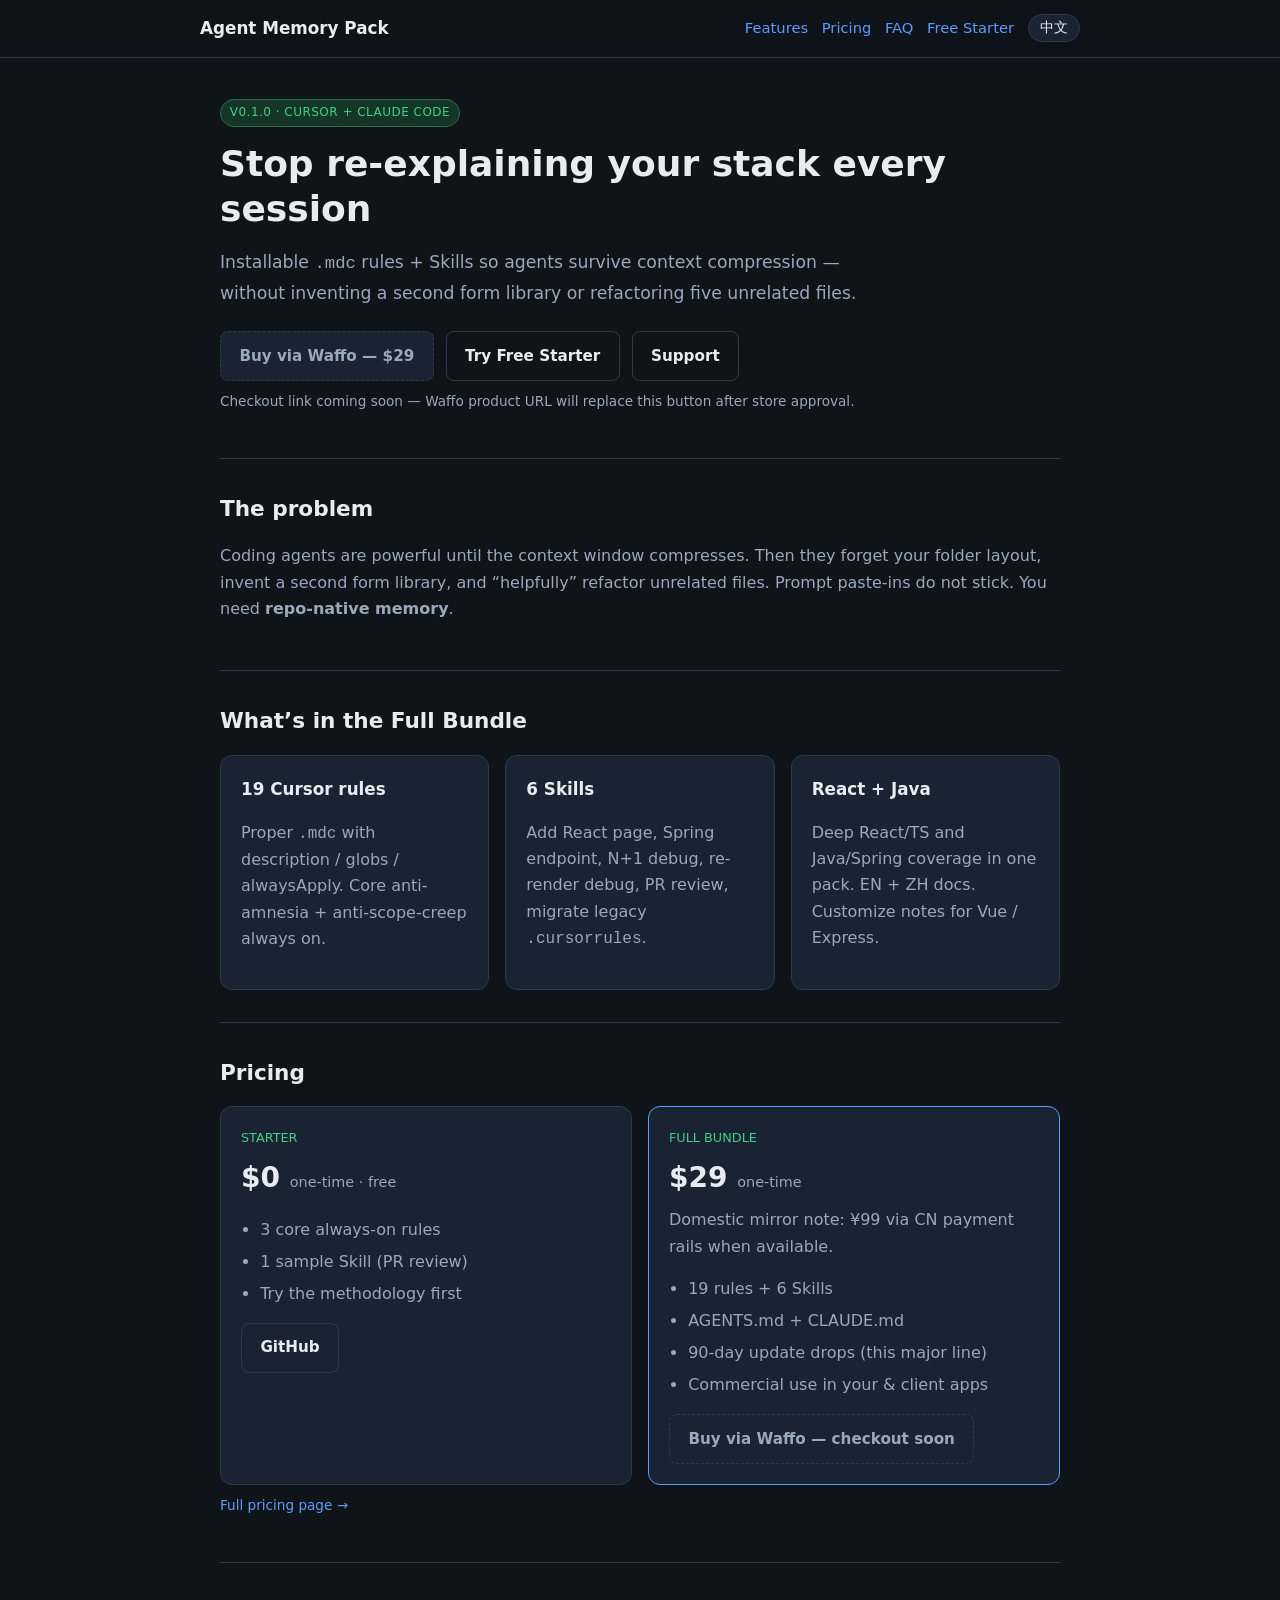
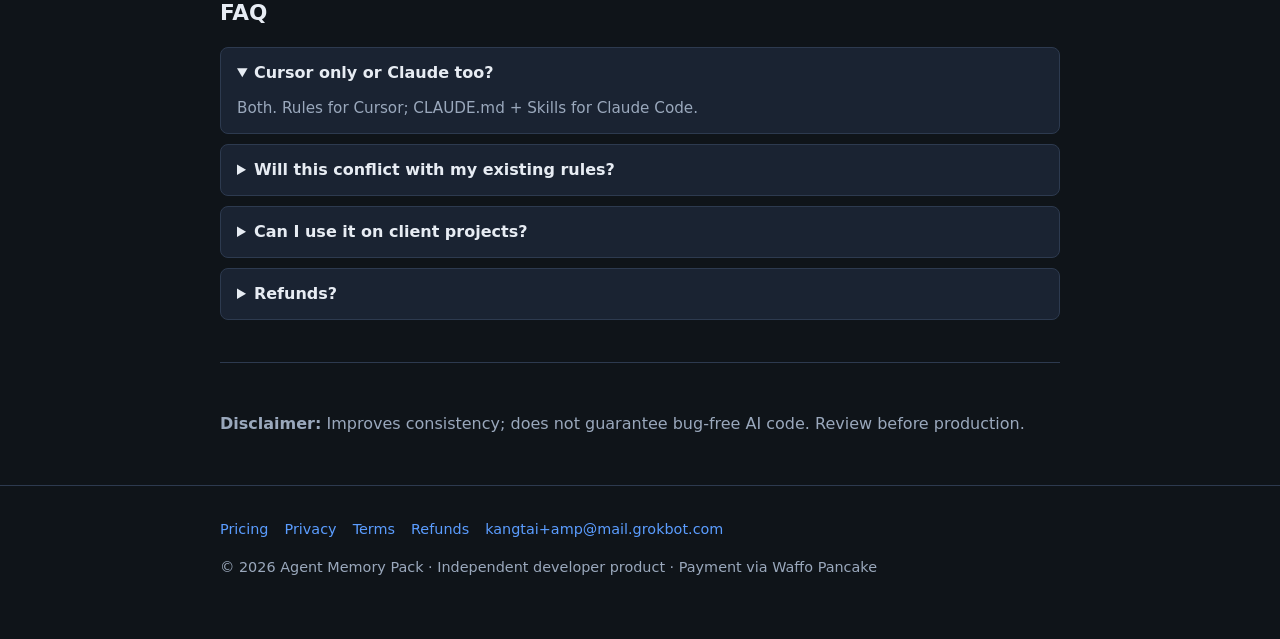
==== index.html @ cfc77798 "Add landing pages (index, pricing, styles, README)" ====
<!DOCTYPE html>
<html lang="en">
<head>
  <meta charset="utf-8" />
  <meta name="viewport" content="width=device-width, initial-scale=1" />
  <title>Agent Memory Pack — Cursor Rules + Claude Skills</title>
  <meta name="description" content="Installable Cursor .mdc rules and Claude Skills so coding agents survive context compression without scope creep. Full Bundle $29 / Free Starter." />
  <link rel="stylesheet" href="styles.css" />
</head>
<body>
  <header>
    <div class="wrap nav">
      <a class="brand" href="index.html">Agent Memory Pack</a>
      <nav class="nav-links">
        <a href="#features"><span class="inline-en">Features</span><span class="inline-zh">功能</span></a>
        <a href="pricing.html"><span class="inline-en">Pricing</span><span class="inline-zh">定价</span></a>
        <a href="#faq">FAQ</a>
        <a href="https://github.com/kangtai-cn/agent-memory-pack/tree/main/starter"><span class="inline-en">Free Starter</span><span class="inline-zh">免费体验</span></a>
        <button type="button" class="lang-toggle" id="langToggle" aria-label="Switch language">中文</button>
      </nav>
    </div>
  </header>

  <main class="wrap">
    <section class="hero" style="border-top:none;padding-top:2.5rem">
      <div class="badge">v0.1.0 · Cursor + Claude Code</div>
      <div class="lang-en">
        <h1>Stop re-explaining your stack every session</h1>
        <p class="sub">Installable <code>.mdc</code> rules + Skills so agents survive context compression — without inventing a second form library or refactoring five unrelated files.</p>
      </div>
      <div class="lang-zh">
        <h1>别再每会话重讲一遍工程约定</h1>
        <p class="sub">可安装的 <code>.mdc</code> 规则 + Skills，让 Agent 扛住上下文压缩，还不乱扩 scope、不乱引第二个表单库。</p>
      </div>
      <div class="cta-row">
        <a class="btn btn-disabled" href="#" id="buyBtn" aria-disabled="true">
          <span class="inline-en">Buy via Waffo — $29</span>
          <span class="inline-zh">通过 Waffo 购买 — $29</span>
        </a>
        <a class="btn btn-ghost" href="https://github.com/kangtai-cn/agent-memory-pack/tree/main/starter">
          <span class="inline-en">Try Free Starter</span>
          <span class="inline-zh">免费 Starter</span>
        </a>
        <a class="btn btn-ghost" href="mailto:kangtai+amp@mail.grokbot.com">
          <span class="inline-en">Support</span>
          <span class="inline-zh">支持邮箱</span>
        </a>
      </div>
      <p class="note">
        <span class="inline-en">Checkout link coming soon — Waffo product URL will replace this button after store approval.</span>
        <span class="inline-zh">结账链接即将上线 — 店铺审核通过后会替换为 Waffo 商品链接。</span>
      </p>
    </section>

    <section id="problem">
      <div class="lang-en">
        <h2>The problem</h2>
        <p class="muted">Coding agents are powerful until the context window compresses. Then they forget your folder layout, invent a second form library, and “helpfully” refactor unrelated files. Prompt paste-ins do not stick. You need <strong>repo-native memory</strong>.</p>
      </div>
      <div class="lang-zh">
        <h2>痛点</h2>
        <p class="muted">Agent 很强，直到上下文被压缩——然后忘了目录约定、乱引第二个表单库、顺手重构五个无关文件。粘贴 Prompt 留不住。你需要<strong>进仓库的记忆层</strong>。</p>
      </div>
    </section>

    <section id="features">
      <div class="lang-en"><h2>What’s in the Full Bundle</h2></div>
      <div class="lang-zh"><h2>完整 Bundle 包含</h2></div>
      <div class="grid">
        <div class="card">
          <h3>19 Cursor rules</h3>
          <p class="muted lang-en">Proper <code>.mdc</code> with description / globs / alwaysApply. Core anti-amnesia + anti-scope-creep always on.</p>
          <p class="muted lang-zh">规范 <code>.mdc</code>（description / globs / alwaysApply）。核心「反失忆 + 反乱扩 scope」默认始终生效。</p>
        </div>
        <div class="card">
          <h3>6 Skills</h3>
          <p class="muted lang-en">Add React page, Spring endpoint, N+1 debug, re-render debug, PR review, migrate legacy <code>.cursorrules</code>.</p>
          <p class="muted lang-zh">加 React 页、Spring 接口、N+1、重渲染排查、PR 审查、旧版规则迁移。</p>
        </div>
        <div class="card">
          <h3>React + Java</h3>
          <p class="muted lang-en">Deep React/TS and Java/Spring coverage in one pack. EN + ZH docs. Customize notes for Vue / Express.</p>
          <p class="muted lang-zh">React/TS 与 Java/Spring 双栈 + 双语文档；含 Vue / Express 改造说明。</p>
        </div>
      </div>
    </section>

    <section id="pricing-preview">
      <div class="lang-en"><h2>Pricing</h2></div>
      <div class="lang-zh"><h2>定价</h2></div>
      <div class="grid">
        <div class="card">
          <div class="tag">STARTER</div>
          <div class="price">$0 <span class="lang-en">one-time · free</span><span class="lang-zh">一次性 · 免费</span></div>
          <ul class="muted">
            <li class="lang-en">3 core always-on rules</li><li class="lang-zh">3 条核心始终生效规则</li>
            <li class="lang-en">1 sample Skill (PR review)</li><li class="lang-zh">1 个示例 Skill（PR 审查）</li>
            <li class="lang-en">Try the methodology first</li><li class="lang-zh">先体验方法论</li>
          </ul>
          <a class="btn btn-ghost" href="https://github.com/kangtai-cn/agent-memory-pack/tree/main/starter">GitHub</a>
        </div>
        <div class="card" style="border-color:#5b9dff">
          <div class="tag">FULL BUNDLE</div>
          <div class="price">$29 <span class="lang-en">one-time</span><span class="lang-zh">一次性</span></div>
          <p class="muted lang-en" style="margin-top:0">Domestic mirror note: ¥99 via CN payment rails when available.</p>
          <p class="muted lang-zh" style="margin-top:0">国内通道镜像价：¥99（有国内支付路径时）。</p>
          <ul class="muted">
            <li>19 rules + 6 Skills</li>
            <li>AGENTS.md + CLAUDE.md</li>
            <li class="lang-en">90-day update drops (this major line)</li><li class="lang-zh">本主线 90 天更新包</li>
            <li class="lang-en">Commercial use in your &amp; client apps</li><li class="lang-zh">可用于自有与客户项目</li>
          </ul>
          <a class="btn btn-disabled" href="#">Buy via Waffo — checkout soon</a>
        </div>
      </div>
      <p class="note"><a href="pricing.html"><span class="inline-en">Full pricing page →</span><span class="inline-zh">完整定价页 →</span></a></p>
    </section>

    <section id="faq" class="faq">
      <h2>FAQ</h2>
      <details open>
        <summary class="lang-en">Cursor only or Claude too?</summary>
        <summary class="lang-zh">只支持 Cursor 吗？</summary>
        <p class="lang-en">Both. Rules for Cursor; CLAUDE.md + Skills for Claude Code.</p>
        <p class="lang-zh">双端：Cursor 规则 + Claude Skills / CLAUDE.md。</p>
      </details>
      <details>
        <summary class="lang-en">Will this conflict with my existing rules?</summary>
        <summary class="lang-zh">会和现有规则冲突吗？</summary>
        <p class="lang-en">Merge carefully. Start with always-on rules (00 / 08 / 18), then add stack files.</p>
        <p class="lang-zh">合并安装；建议先接入 00 / 08 / 18，再按栈加文件。</p>
      </details>
      <details>
        <summary class="lang-en">Can I use it on client projects?</summary>
        <summary class="lang-zh">能用在客户项目吗？</summary>
        <p class="lang-en">Yes. You cannot resell the pack itself as a competing digital product.</p>
        <p class="lang-zh">可以。不能把本包装成商品再卖。</p>
      </details>
      <details>
        <summary class="lang-en">Refunds?</summary>
        <summary class="lang-zh">退款？</summary>
        <p class="lang-en">See <a href="refund.html">refund policy</a> — typically 7 days for digital goods if not substantially used/abused.</p>
        <p class="lang-zh">见 <a href="refund.html">退款政策</a>；数字商品通常在未滥用前提下提供短时窗口。</p>
      </details>
    </section>

    <section>
      <p class="muted lang-en"><strong>Disclaimer:</strong> Improves consistency; does not guarantee bug-free AI code. Review before production.</p>
      <p class="muted lang-zh"><strong>免责：</strong>提升一致性，不保证 AI 无缺陷。上线前请人工审查。</p>
    </section>
  </main>

  <footer>
    <div class="wrap">
      <div class="footer-links">
        <a href="pricing.html"><span class="inline-en">Pricing</span><span class="inline-zh">定价</span></a>
        <a href="privacy.html">Privacy</a>
        <a href="terms.html">Terms</a>
        <a href="refund.html"><span class="inline-en">Refunds</span><span class="inline-zh">退款</span></a>
        <a href="mailto:kangtai+amp@mail.grokbot.com">kangtai+amp@mail.grokbot.com</a>
      </div>
      <p>© 2026 Agent Memory Pack · Independent developer product · Payment via Waffo Pancake</p>
    </div>
  </footer>

  <script>
    (function () {
      var html = document.documentElement;
      var btn = document.getElementById('langToggle');
      var saved = localStorage.getItem('amp-lang');
      function apply(lang) {
        html.lang = lang;
        btn.textContent = lang === 'zh' ? 'EN' : '中文';
        localStorage.setItem('amp-lang', lang);
      }
      apply(saved === 'zh' || (!saved && /zh/i.test(navigator.language || '')) ? 'zh' : 'en');
      btn.addEventListener('click', function () {
        apply(html.lang === 'zh' ? 'en' : 'zh');
      });
    })();
  </script>
</body>
</html>
---- styles.css ----
:root {
  --bg: #0f1419;
  --surface: #1a2332;
  --border: #2d3a4f;
  --text: #e7ecf3;
  --muted: #9aa8bc;
  --accent: #5b9dff;
  --accent-hover: #7cb0ff;
  --ok: #3ecf8e;
  --radius: 12px;
  --font: "Segoe UI", system-ui, -apple-system, "PingFang SC", "Noto Sans SC", sans-serif;
}
* { box-sizing: border-box; }
html { scroll-behavior: smooth; }
body {
  margin: 0;
  font-family: var(--font);
  background: var(--bg);
  color: var(--text);
  line-height: 1.65;
  font-size: 16px;
}
a { color: var(--accent); text-decoration: none; }
a:hover { color: var(--accent-hover); text-decoration: underline; }
.wrap { max-width: 880px; margin: 0 auto; padding: 0 1.25rem; }
header {
  border-bottom: 1px solid var(--border);
  background: rgba(15,20,25,.92);
  position: sticky; top: 0; z-index: 10;
  backdrop-filter: blur(8px);
}
.nav {
  display: flex; align-items: center; justify-content: space-between;
  gap: 1rem; padding: .9rem 0; flex-wrap: wrap;
}
.brand { font-weight: 700; color: var(--text); font-size: 1.05rem; }
.brand:hover { text-decoration: none; color: var(--text); }
.nav-links { display: flex; gap: .85rem; flex-wrap: wrap; align-items: center; font-size: .92rem; }
.lang-toggle {
  background: var(--surface); border: 1px solid var(--border);
  color: var(--text); border-radius: 999px; padding: .25rem .7rem;
  cursor: pointer; font-size: .85rem;
}
.lang-toggle:hover { border-color: var(--accent); }
.hero { padding: 3rem 0 2rem; }
.hero h1 { font-size: clamp(1.6rem, 4vw, 2.25rem); line-height: 1.25; margin: 0 0 .75rem; }
.hero .sub { color: var(--muted); font-size: 1.08rem; max-width: 40rem; }
.badge {
  display: inline-block; font-size: .75rem; letter-spacing: .04em;
  text-transform: uppercase; color: var(--ok); border: 1px solid #2a6b4f;
  background: #143528; padding: .2rem .55rem; border-radius: 999px; margin-bottom: .9rem;
}
.cta-row { display: flex; flex-wrap: wrap; gap: .75rem; margin-top: 1.5rem; }
.btn {
  display: inline-block; padding: .7rem 1.15rem; border-radius: 8px;
  font-weight: 600; font-size: .95rem; border: 1px solid transparent;
  text-decoration: none !important; cursor: pointer;
}
.btn-primary { background: var(--accent); color: #0a1220 !important; }
.btn-primary:hover { background: var(--accent-hover); }
.btn-ghost {
  background: transparent; color: var(--text) !important;
  border-color: var(--border);
}
.btn-ghost:hover { border-color: var(--accent); color: var(--accent) !important; }
.btn-disabled {
  background: var(--surface); color: var(--muted) !important;
  border: 1px dashed var(--border); cursor: not-allowed;
  pointer-events: none;
}
.note { font-size: .85rem; color: var(--muted); margin-top: .6rem; }
section { padding: 2rem 0; border-top: 1px solid var(--border); }
h2 { font-size: 1.35rem; margin: 0 0 1rem; }
h3 { font-size: 1.05rem; margin: 1.25rem 0 .5rem; }
ul { padding-left: 1.2rem; }
li { margin: .35rem 0; }
.muted { color: var(--muted); }
.grid {
  display: grid; gap: 1rem;
  grid-template-columns: repeat(auto-fit, minmax(240px, 1fr));
}
.card {
  background: var(--surface); border: 1px solid var(--border);
  border-radius: var(--radius); padding: 1.25rem;
}
.card h3 { margin-top: 0; }
.price { font-size: 1.75rem; font-weight: 700; margin: .4rem 0; }
.price span { font-size: .9rem; font-weight: 500; color: var(--muted); }
.tag { font-size: .8rem; color: var(--ok); }
.faq details {
  background: var(--surface); border: 1px solid var(--border);
  border-radius: 8px; padding: .75rem 1rem; margin-bottom: .6rem;
}
.faq summary { cursor: pointer; font-weight: 600; }
.faq p { margin: .6rem 0 0; color: var(--muted); font-size: .95rem; }
footer {
  border-top: 1px solid var(--border); padding: 2rem 0 3rem;
  color: var(--muted); font-size: .9rem;
}
.footer-links { display: flex; flex-wrap: wrap; gap: 1rem; margin-bottom: .75rem; }
.legal h1 { font-size: 1.6rem; margin-bottom: .25rem; }
.legal .meta { color: var(--muted); font-size: .9rem; margin-bottom: 1.5rem; }
.legal p, .legal li { color: var(--text); }
.legal ul { margin-bottom: 1rem; }
.lang-zh { display: none; }
html[lang="zh"] .lang-en { display: none; }
html[lang="zh"] .lang-zh { display: block; }
html[lang="zh"] span.lang-zh { display: inline; }
html[lang="zh"] .nav .lang-zh { display: inline; }
.inline-zh { display: none; }
html[lang="zh"] .inline-en { display: none; }
html[lang="zh"] .inline-zh { display: inline; }
@media (max-width: 560px) {
  .hero { padding: 2rem 0 1.25rem; }
  .cta-row .btn { width: 100%; text-align: center; }
}
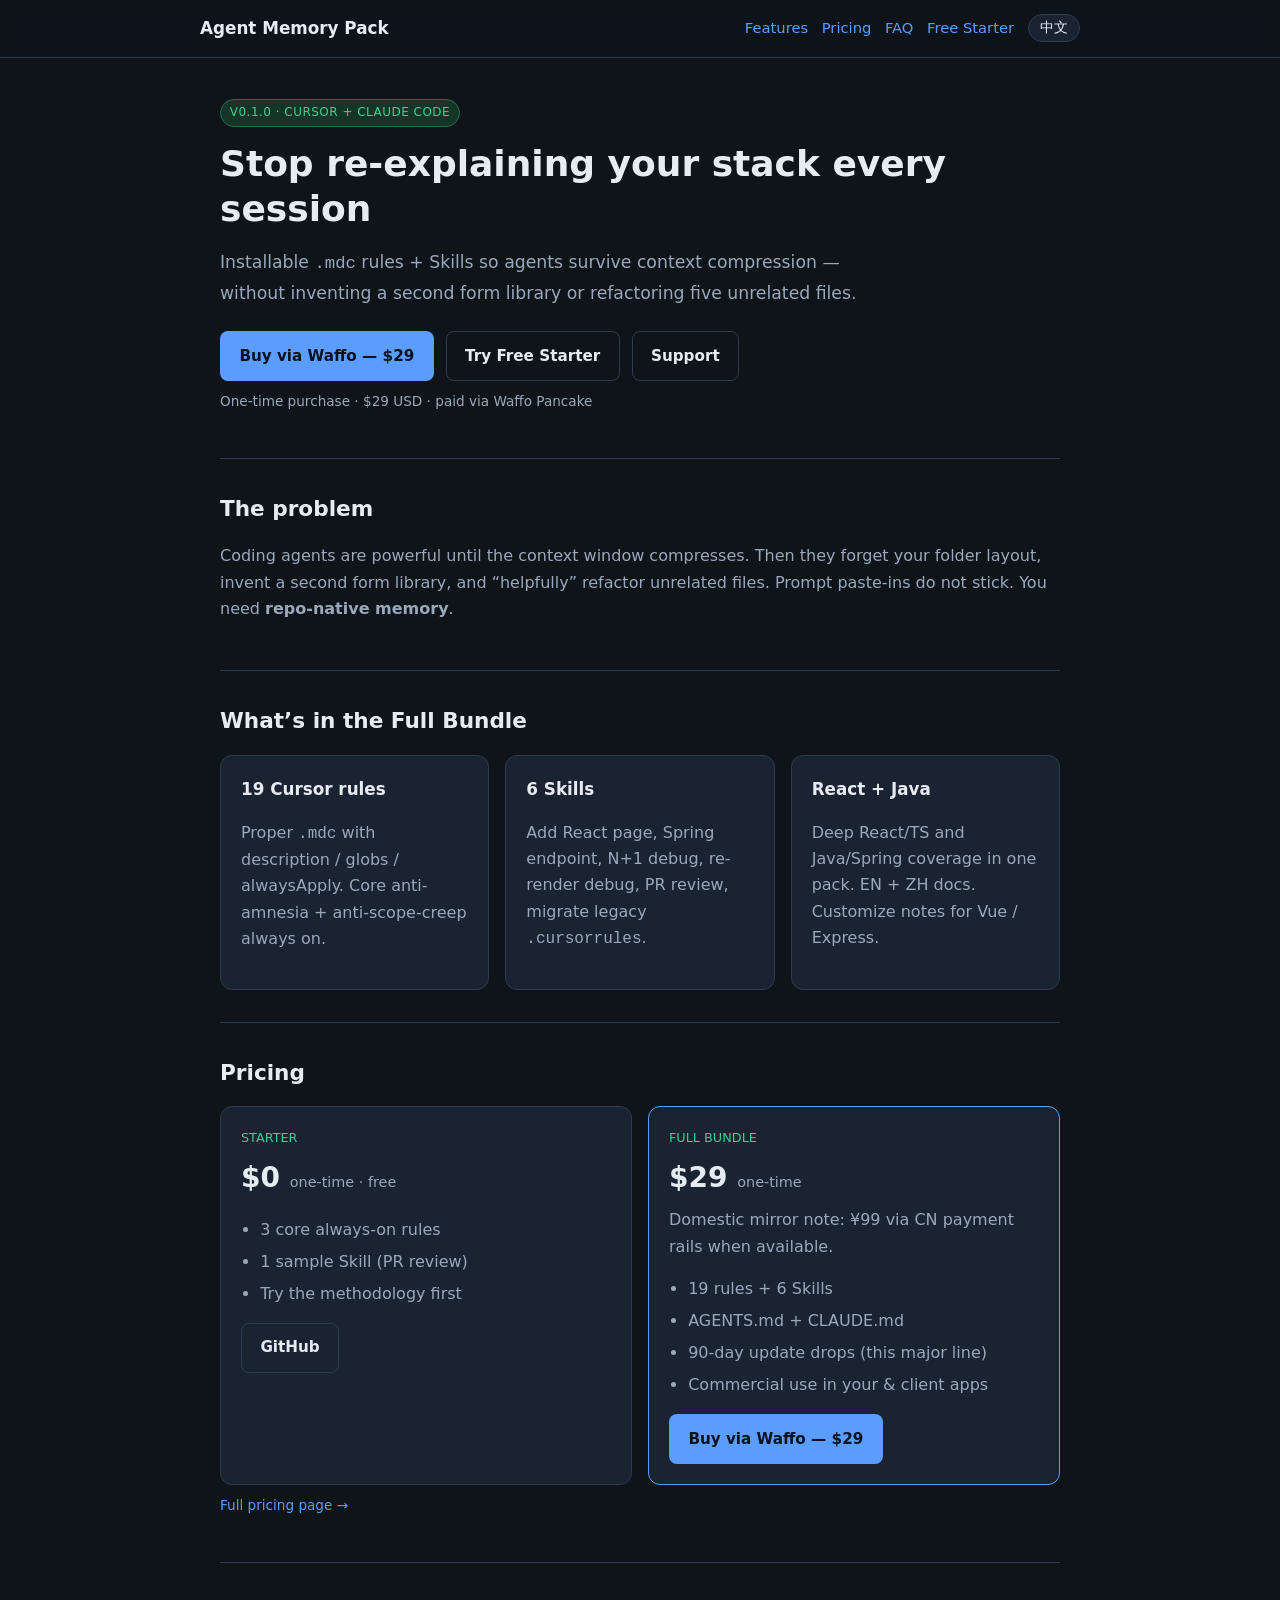
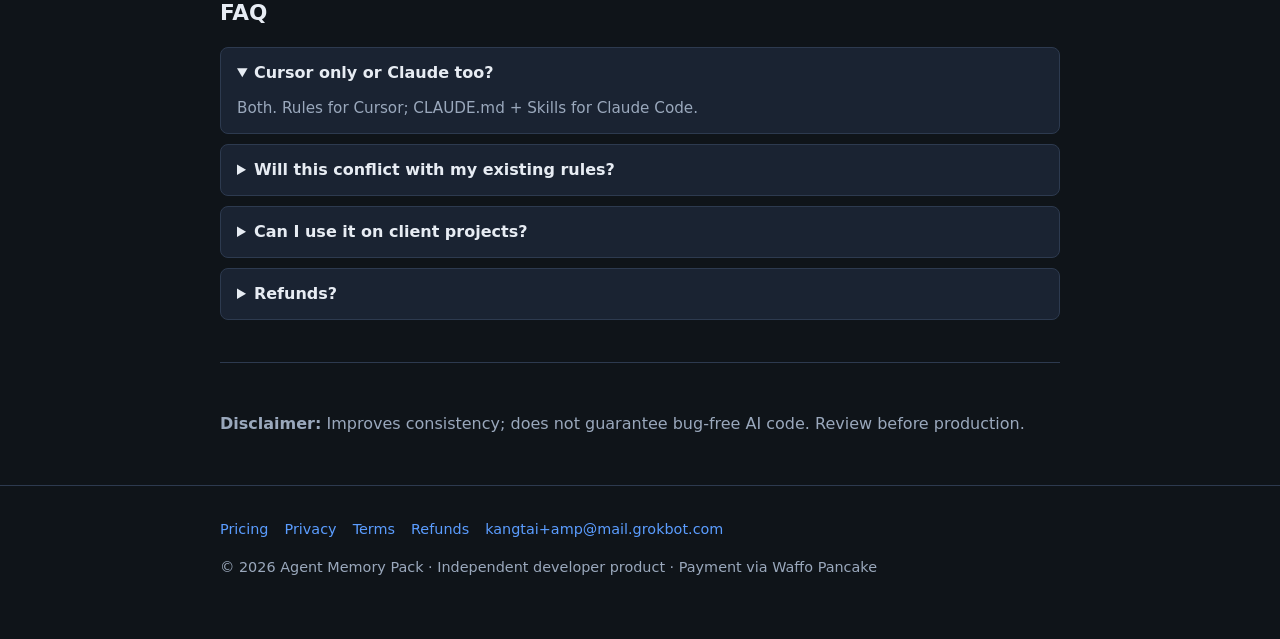
==== commit 64a91ca2: "Enable live Waffo checkout CTAs ($29) after KYB approval" ====
--- a/index.html
+++ b/index.html
@@ -3,6 +3,7 @@
 <head>
   <meta charset="utf-8" />
   <meta name="viewport" content="width=device-width, initial-scale=1" />
+  <meta name="waffo-verify" content="ba1f5b3b2deb435702b358eb84c50172" />
   <title>Agent Memory Pack — Cursor Rules + Claude Skills</title>
   <meta name="description" content="Installable Cursor .mdc rules and Claude Skills so coding agents survive context compression without scope creep. Full Bundle $29 / Free Starter." />
   <link rel="stylesheet" href="styles.css" />
@@ -33,7 +34,7 @@
         <p class="sub">可安装的 <code>.mdc</code> 规则 + Skills，让 Agent 扛住上下文压缩，还不乱扩 scope、不乱引第二个表单库。</p>
       </div>
       <div class="cta-row">
-        <a class="btn btn-disabled" href="#" id="buyBtn" aria-disabled="true">
+        <a class="btn btn-primary" href="https://pancake.waffo.ai/store/facai-p8dgqpdw/product/PROD_3jvtO8nHvcOv2YPQSyOpzf?type=onetime&currency=USD" id="buyBtn" target="_blank" rel="noopener noreferrer">
           <span class="inline-en">Buy via Waffo — $29</span>
           <span class="inline-zh">通过 Waffo 购买 — $29</span>
         </a>
@@ -47,8 +48,8 @@
         </a>
       </div>
       <p class="note">
-        <span class="inline-en">Checkout link coming soon — Waffo product URL will replace this button after store approval.</span>
-        <span class="inline-zh">结账链接即将上线 — 店铺审核通过后会替换为 Waffo 商品链接。</span>
+        <span class="inline-en">One-time purchase · $29 USD · paid via Waffo Pancake</span>
+        <span class="inline-zh">一次性购买 · $29 美元 · 经 Waffo Pancake 结算</span>
       </p>
     </section>
 
@@ -108,9 +109,9 @@
             <li>19 rules + 6 Skills</li>
             <li>AGENTS.md + CLAUDE.md</li>
             <li class="lang-en">90-day update drops (this major line)</li><li class="lang-zh">本主线 90 天更新包</li>
-            <li class="lang-en">Commercial use in your &amp; client apps</li><li class="lang-zh">可用于自有与客户项目</li>
+            <li class="lang-en">Commercial use in your & client apps</li><li class="lang-zh">可用于自有与客户项目</li>
           </ul>
-          <a class="btn btn-disabled" href="#">Buy via Waffo — checkout soon</a>
+          <a class="btn btn-primary" href="https://pancake.waffo.ai/store/facai-p8dgqpdw/product/PROD_3jvtO8nHvcOv2YPQSyOpzf?type=onetime&currency=USD" target="_blank" rel="noopener noreferrer">Buy via Waffo — $29</a>
         </div>
       </div>
       <p class="note"><a href="pricing.html"><span class="inline-en">Full pricing page →</span><span class="inline-zh">完整定价页 →</span></a></p>
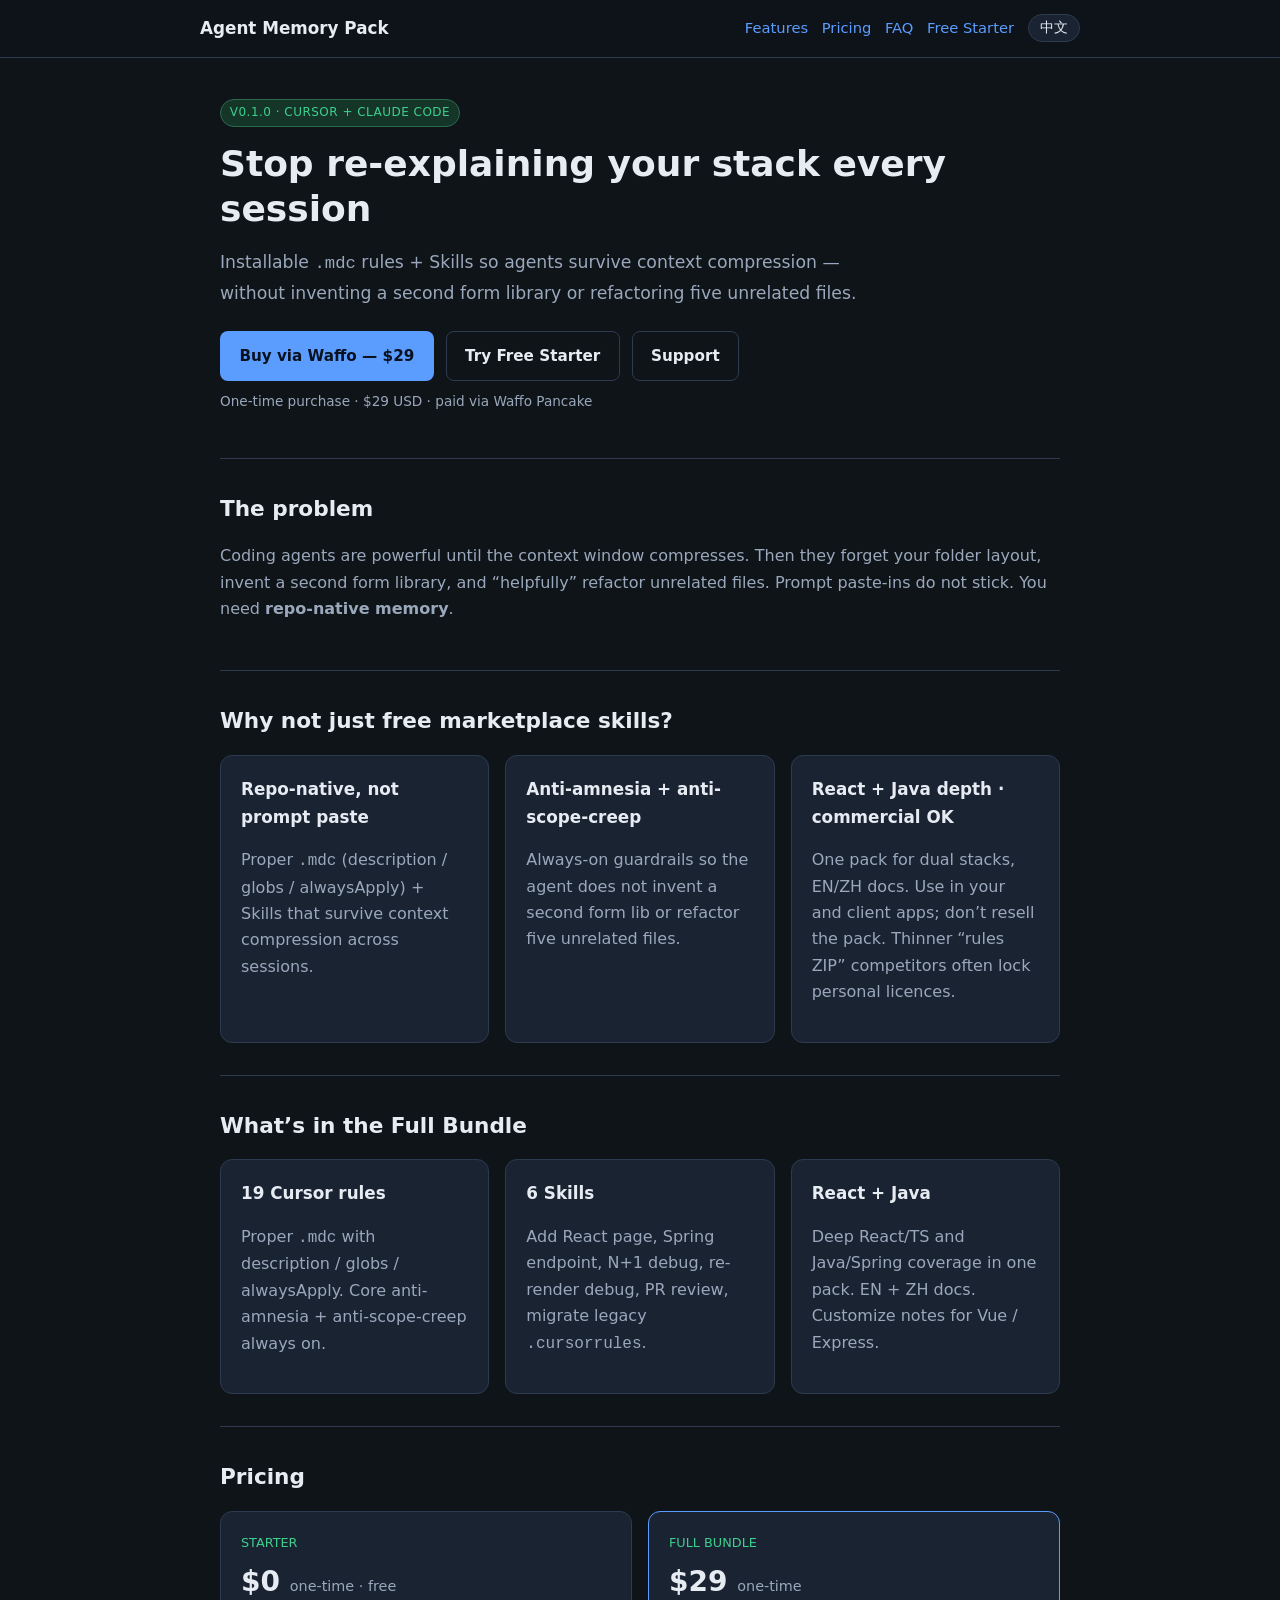
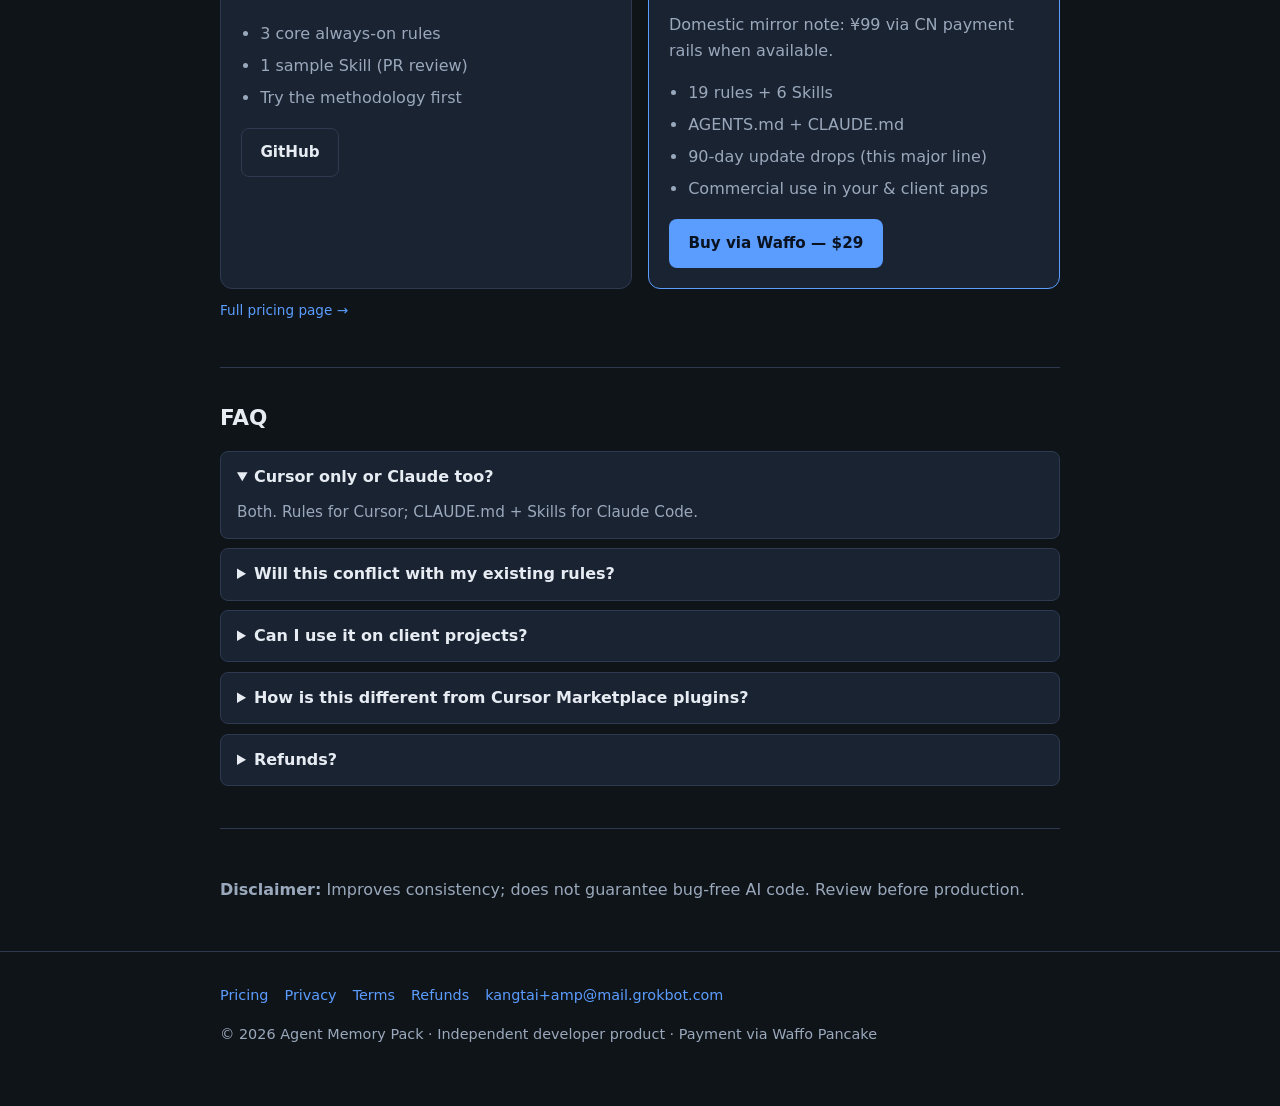
==== commit ae6c1de5: "landing: add why-us vs marketplace and commercial differentiation" ====
--- a/index.html
+++ b/index.html
@@ -64,6 +64,31 @@
       </div>
     </section>
 
+    <section id="why">
+      <div class="lang-en"><h2>Why not just free marketplace skills?</h2></div>
+      <div class="lang-zh"><h2>为什么不只用免费 Marketplace Skills？</h2></div>
+      <div class="grid">
+        <div class="card">
+          <h3 class="lang-en">Repo-native, not prompt paste</h3>
+          <h3 class="lang-zh">进仓库，不是粘贴 Prompt</h3>
+          <p class="muted lang-en">Proper <code>.mdc</code> (description / globs / alwaysApply) + Skills that survive context compression across sessions.</p>
+          <p class="muted lang-zh">规范 <code>.mdc</code>（description / globs / alwaysApply）+ Skills，跨会话扛住上下文压缩。</p>
+        </div>
+        <div class="card">
+          <h3 class="lang-en">Anti-amnesia + anti-scope-creep</h3>
+          <h3 class="lang-zh">反失忆 + 反乱扩 scope</h3>
+          <p class="muted lang-en">Always-on guardrails so the agent does not invent a second form lib or refactor five unrelated files.</p>
+          <p class="muted lang-zh">核心规则始终生效，减少乱引库、顺手重构无关文件。</p>
+        </div>
+        <div class="card">
+          <h3 class="lang-en">React + Java depth · commercial OK</h3>
+          <h3 class="lang-zh">React + Java 深覆盖 · 可商用</h3>
+          <p class="muted lang-en">One pack for dual stacks, EN/ZH docs. Use in your and client apps; don’t resell the pack. Thinner “rules ZIP” competitors often lock personal licences.</p>
+          <p class="muted lang-zh">双栈一本通 + 中英文档；自有与客户项目可用，禁止转售源包。市面薄规则包常见个人非商用许可。</p>
+        </div>
+      </div>
+    </section>
+
     <section id="features">
       <div class="lang-en"><h2>What’s in the Full Bundle</h2></div>
       <div class="lang-zh"><h2>完整 Bundle 包含</h2></div>
@@ -136,6 +161,12 @@
         <summary class="lang-zh">能用在客户项目吗？</summary>
         <p class="lang-en">Yes. You cannot resell the pack itself as a competing digital product.</p>
         <p class="lang-zh">可以。不能把本包装成商品再卖。</p>
+      </details>
+      <details>
+        <summary class="lang-en">How is this different from Cursor Marketplace plugins?</summary>
+        <summary class="lang-zh">和 Cursor Marketplace 插件有何不同？</summary>
+        <p class="lang-en">Marketplace plugins are great for shared open skills. This pack is a curated React/Java <em>memory layer</em> you drop into a repo: always-on anti-amnesia rules + task Skills + bilingual docs, sold as a one-time product.</p>
+        <p class="lang-zh">Marketplace 适合共享开源能力；本包是放进仓库的 React/Java「记忆层」：始终生效的反失忆规则 + 任务 Skills + 双语文档，一次性买断。</p>
       </details>
       <details>
         <summary class="lang-en">Refunds?</summary>
